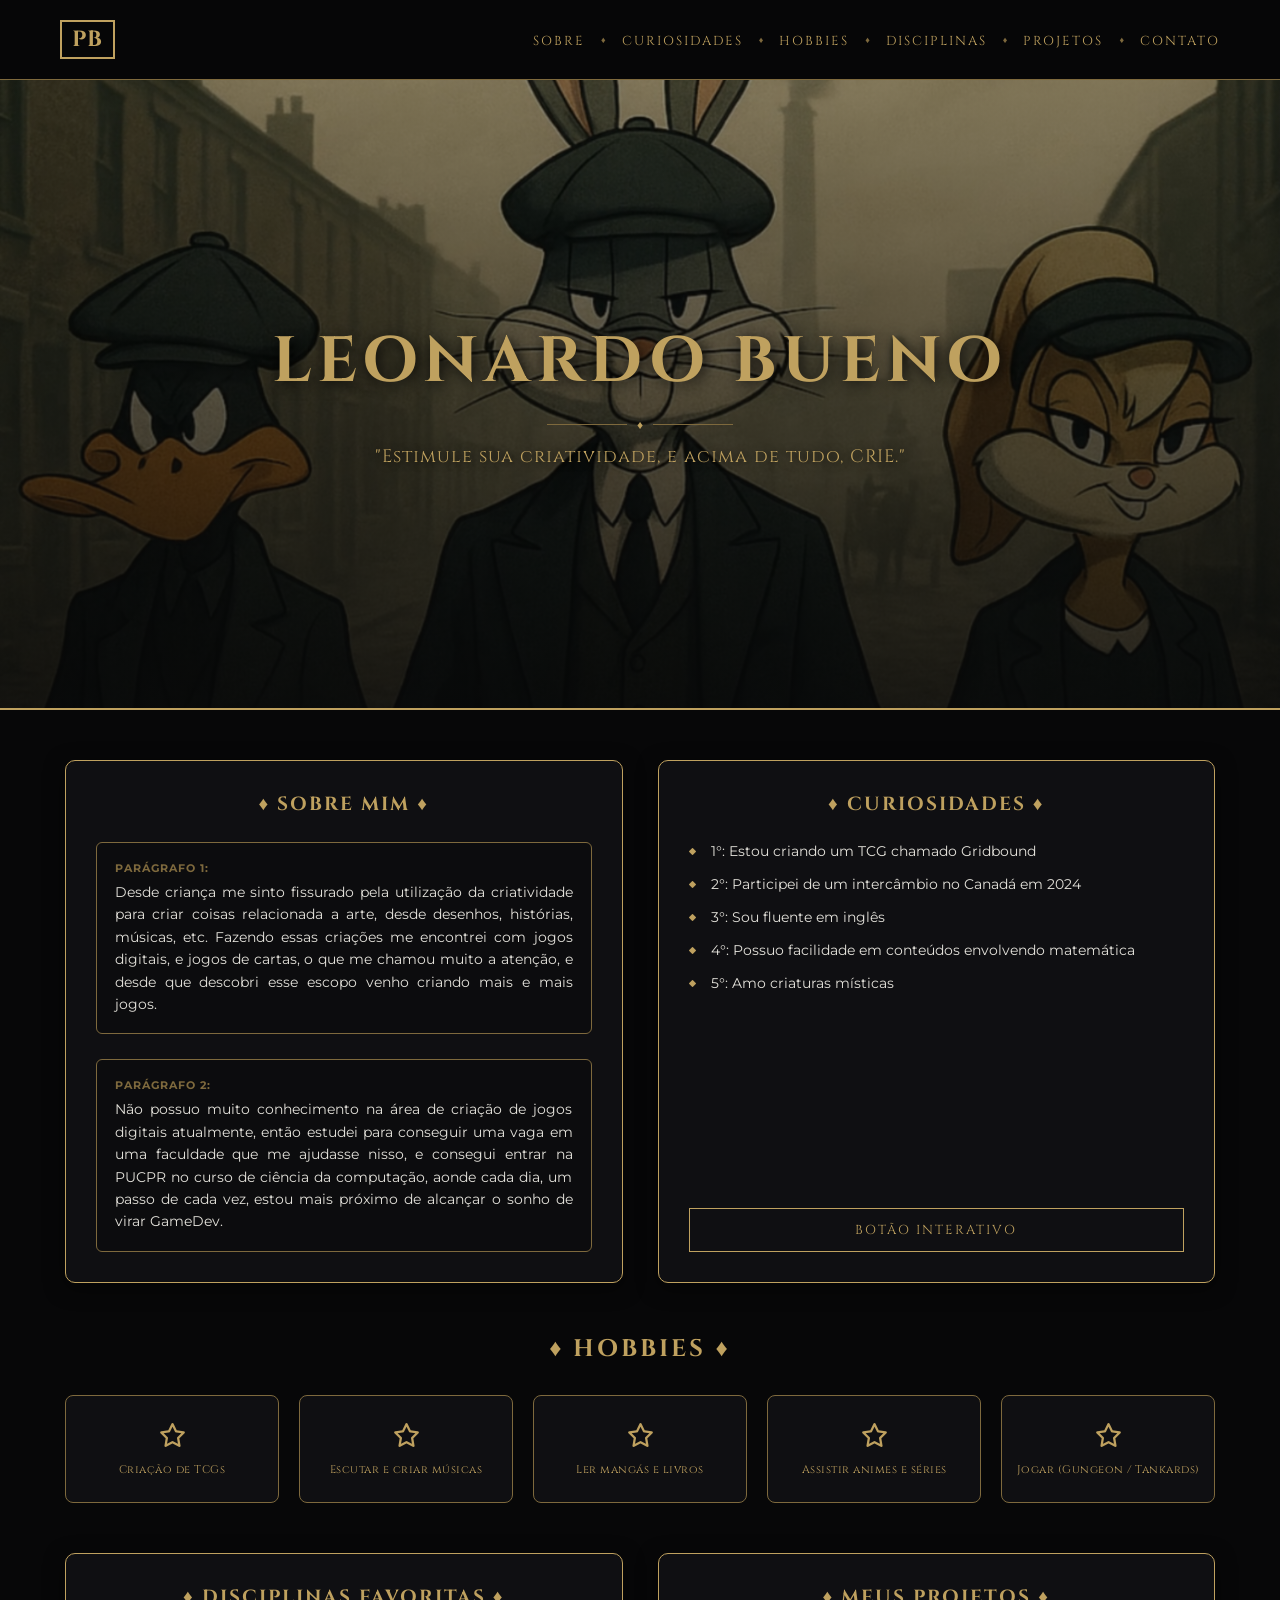
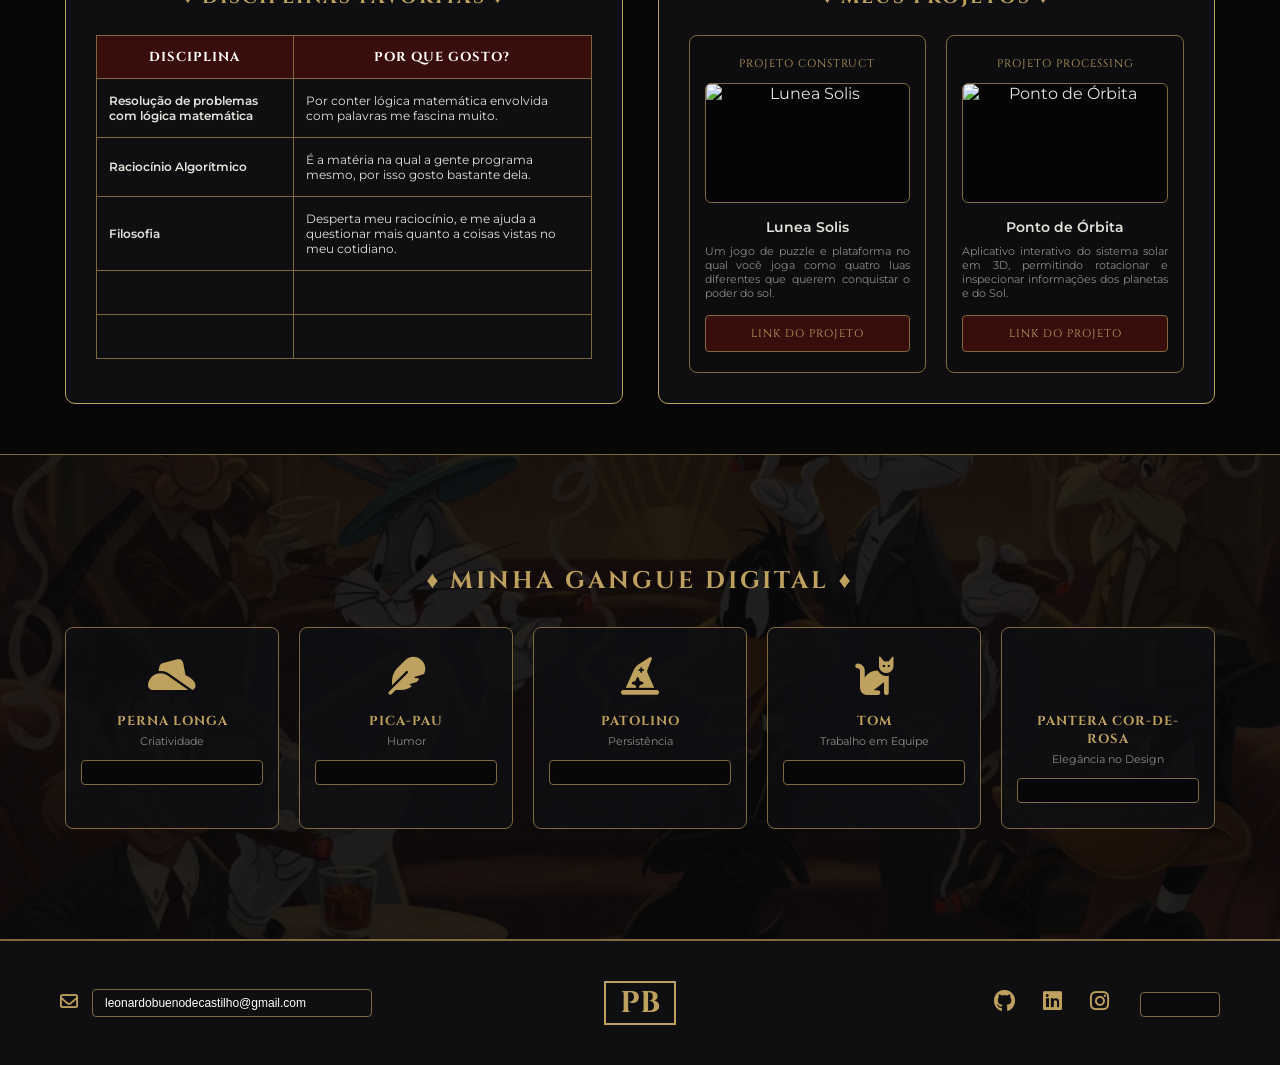
==== Leonardo HTML/index.html @ 1bbf551b "Meu portfólio" ====
<!DOCTYPE html>
<html lang="pt-BR">
<head>
    <meta charset="UTF-8">
    <meta name="viewport" content="width=device-width, initial-scale=1.0">
    <title>Leonardo Bueno - Portfólio Premium</title>
    <link rel="stylesheet" href="style.css">
    <link href="https://fonts.googleapis.com/css2?family=Cinzel+Decorative:wght@700&family=Cinzel:wght@400;600;700&family=Montserrat:wght@300;400;500;700&display=swap" rel="stylesheet">
    <link rel="stylesheet" href="https://cdnjs.cloudflare.com/ajax/libs/font-awesome/6.4.0/css/all.min.css">
</head>
<body>

    <header class="navbar">
        <div class="logo-container">
            <div class="logo-badge">PB</div>
        </div>
        <nav>
            <ul class="nav-links">
                <li><a href="#sobre">SOBRE</a></li>
                <li class="separator">♦</li>
                <li><a href="#curiosidades">CURIOSIDADES</a></li>
                <li class="separator">♦</li>
                <li><a href="#hobbies">HOBBIES</a></li>
                <li class="separator">♦</li>
                <li><a href="#disciplinas">DISCIPLINAS</a></li>
                <li class="separator">♦</li>
                <li><a href="#projetos">PROJETOS</a></li>
                <li class="separator">♦</li>
                <li><a href="#contato">CONTATO</a></li>
            </ul>
        </nav>
    </header>

    <section class="hero-section">
        <div class="hero-overlay">
            <div class="hero-content">
                <h1 class="hero-title">LEONARDO BUENO</h1>
                <div class="hero-decorator">
                    <span class="line"></span>
                    <span class="diamond">♦</span>
                    <span class="line"></span>
                </div>
                <p class="hero-subtitle">"Estimule sua criatividade, e acima de tudo, CRIE."</p>
            </div>
        </div>
    </section>

    <main class="main-wrapper grid-2">
        
        <section id="sobre" class="content-box">
            <h2 class="box-title">♦ SOBRE MIM ♦</h2>
            <div class="inner-field">
                <span class="field-label">Parágrafo 1:</span>
                <p class="field-text text-justify">Desde criança me sinto fissurado pela utilização da criatividade para criar coisas relacionada a arte, desde desenhos, histórias, músicas, etc. Fazendo essas criações me encontrei com jogos digitais, e jogos de cartas, o que me chamou muito a atenção, e desde que descobri esse escopo venho criando mais e mais jogos.</p>
            </div>
            <div class="inner-field mt-25">
                <span class="field-label">Parágrafo 2:</span>
                <p class="field-text text-justify">Não possuo muito conhecimento na área de criação de jogos digitais atualmente, então estudei para conseguir uma vaga em uma faculdade que me ajudasse nisso, e consegui entrar na PUCPR no curso de ciência da computação, aonde cada dia, um passo de cada vez, estou mais próximo de alcançar o sonho de virar GameDev.</p>
            </div>
        </section>

        <section id="curiosidades" class="content-box flex-between">
            <div>
                <h2 class="box-title">♦ CURIOSIDADES ♦</h2>
                <ul class="custom-list">
                    <li><i class="fa-solid fa-diamond gold-diamond"></i> 1°: Estou criando um TCG chamado Gridbound</li>
                    <li><i class="fa-solid fa-diamond gold-diamond"></i> 2°: Participei de um intercâmbio no Canadá em 2024</li>
                    <li><i class="fa-solid fa-diamond gold-diamond"></i> 3°: Sou fluente em inglês</li>
                    <li><i class="fa-solid fa-diamond gold-diamond"></i> 4°: Possuo facilidade em conteúdos envolvendo matemática</li>
                    <li><i class="fa-solid fa-diamond gold-diamond"></i> 5°: Amo criaturas místicas</li>
                </ul>
            </div>
            <button id="btn-interativo" class="btn-gold-action">BOTÃO INTERATIVO</button>
        </section>

    </main>

    <section id="hobbies" class="main-wrapper">
        <div class="center-title-wrapper">
            <h2 class="global-title">♦ HOBBIES ♦</h2>
        </div>
        <div class="grid-5">
            <div class="card-hobby">
                <div class="star-icon"><i class="fa-regular fa-star"></i></div>
                <span class="hobby-name">Criação de TCGs</span>
            </div>
            <div class="card-hobby">
                <div class="star-icon"><i class="fa-regular fa-star"></i></div>
                <span class="hobby-name">Escutar e criar músicas</span>
            </div>
            <div class="card-hobby">
                <div class="star-icon"><i class="fa-regular fa-star"></i></div>
                <span class="hobby-name">Ler mangás e livros</span>
            </div>
            <div class="card-hobby">
                <div class="star-icon"><i class="fa-regular fa-star"></i></div>
                <span class="hobby-name">Assistir animes e séries</span>
            </div>
            <div class="card-hobby">
                <div class="star-icon"><i class="fa-regular fa-star"></i></div>
                <span class="hobby-name">Jogar (Gungeon / Tankards)</span>
            </div>
        </div>
    </section>

    <div class="main-wrapper grid-2">
        
        <section id="disciplinas" class="content-box">
            <h2 class="box-title">♦ DISCIPLINAS FAVORITAS ♦</h2>
            <table class="gold-table">
                <thead>
                    <tr>
                        <th class="text-center">DISCIPLINA</th>
                        <th class="text-center">POR QUE GOSTO?</th>
                    </tr>
                </thead>
                <tbody>
                    <tr>
                        <td class="font-bold">Resolução de problemas com lógica matemática</td>
                        <td>Por conter lógica matemática envolvida com palavras me fascina muito.</td>
                    </tr>
                    <tr>
                        <td class="font-bold">Raciocínio Algorítmico</td>
                        <td>É a matéria na qual a gente programa mesmo, por isso gosto bastante dela.</td>
                    </tr>
                    <tr>
                        <td class="font-bold">Filosofia</td>
                        <td>Desperta meu raciocínio, e me ajuda a questionar mais quanto a coisas vistas no meu cotidiano.</td>
                    </tr>
                    <tr>
                        <td>&nbsp;</td>
                        <td>&nbsp;</td>
                    </tr>
                    <tr>
                        <td>&nbsp;</td>
                        <td>&nbsp;</td>
                    </tr>
                </tbody>
            </table>
        </section>

        <section id="projetos" class="content-box">
            <h2 class="box-title">♦ MEUS PROJETOS ♦</h2>
            <div class="grid-2-internal">
                
                <div class="project-item">
                    <span class="project-category">PROJETO CONSTRUCT</span>
                    <div class="project-preview">
                        <img src="Captura de Tela (312).png" alt="Lunea Solis" class="project-img">
                    </div>
                    <h3 class="project-title-text">Lunea Solis</h3>
                    <p class="project-description">Um jogo de puzzle e plataforma no qual você joga como quatro luas diferentes que querem conquistar o poder do sol.</p>
                    <a href="https://www.construct.net/en/free-online-games/lunae-solis-85527/play" target="_blank" class="btn-maroon">LINK DO PROJETO</a>
                </div>

                <div class="project-item">
                    <span class="project-category">PROJETO PROCESSING</span>
                    <div class="project-preview">
                        <img src="WhatsApp Image 2026-06-13 at 23.24.15.jpeg" alt="Ponto de Órbita" class="project-img">
                    </div>
                    <h3 class="project-title-text">Ponto de Órbita</h3>
                    <p class="project-description">Aplicativo interativo do sistema solar em 3D, permitindo rotacionar e inspecionar informações dos planetas e do Sol.</p>
                    <a href="https://github.com/Joao-ALD/Ponto_de_orbita" target="_blank" class="btn-maroon">LINK DO PROJETO</a>
                </div>

            </div>
        </section>

    </div>

    <section id="gangue" class="gang-section">
        <div class="gang-overlay">
            <div class="main-wrapper">
                <div class="center-title-wrapper">
                    <h2 class="global-title">♦ MINHA GANGUE DIGITAL ♦</h2>
                </div>
                <div class="grid-5">
                    <div class="gang-member">
                        <div class="gang-avatar-icon"><i class="fa-solid fa-hat-cowboy-side"></i></div>
                        <h3>PERNA LONGA</h3>
                        <span class="gang-role">Criatividade</span>
                        <div class="status-indicator"></div>
                    </div>
                    <div class="gang-member">
                        <div class="gang-avatar-icon"><i class="fa-solid fa-feather"></i></div>
                        <h3>PICA-PAU</h3>
                        <span class="gang-role">Humor</span>
                        <div class="status-indicator"></div>
                    </div>
                    <div class="gang-member">
                        <div class="gang-avatar-icon"><i class="fa-solid fa-hat-wizard"></i></div>
                        <h3>PATOLINO</h3>
                        <span class="gang-role">Persistência</span>
                        <div class="status-indicator"></div>
                    </div>
                    <div class="gang-member">
                        <div class="gang-avatar-icon"><i class="fa-solid fa-cat"></i></div>
                        <h3>TOM</h3>
                        <span class="gang-role">Trabalho em Equipe</span>
                        <div class="status-indicator"></div>
                    </div>
                    <div class="gang-member">
                        <div class="gang-avatar-icon"><i class="fa-solid fa-cane"></i></div>
                        <h3>PANTERA COR-DE-ROSA</h3>
                        <span class="gang-role">Elegância no Design</span>
                        <div class="status-indicator"></div>
                    </div>
                </div>
            </div>
        </div>
    </section>

    <footer id="contato" class="main-footer">
        <div class="footer-segment text-left">
            <i class="fa-regular fa-envelope footer-mail-icon"></i>
            <input type="email" class="footer-email-box" value="leonardobuenodecastilho@gmail.com" readonly title="Email Pessoal">
        </div>
        
        <div class="footer-segment text-center">
            <div class="logo-badge-footer">PB</div>
        </div>
        
        <div class="footer-segment text-right">
            <a href="https://github.com/leonardobuenodecastilho-design" target="_blank" class="footer-social"><i class="fa-brands fa-github"></i></a>
            <a href="https://www.linkedin.com/in/leonardo-bueno-2b775a3aa" target="_blank" class="footer-social"><i class="fa-brands fa-linkedin"></i></a>
            <a href="https://www.instagram.com/leonardo_bueno18?igsh=OHlxeWk4ejBiOGhs" target="_blank" class="footer-social"><i class="fa-brands fa-instagram"></i></a>
            
            <div id="easter-egg-btn" class="footer-extra-box" title="PUCPR: bueno.castilho@pucpr.edu.br"></div>
        </div>
    </footer>

    <div id="easter-egg-modal" class="modal-overlay">
        <div class="modal-container">
            <span id="close-modal" class="modal-close-btn">&times;</span>
            <img src="27079-nerd.png" alt="Easter Egg - Nerd" class="modal-img">
        </div>
    </div>

    <script src="script.js"></script>
</body>
</html>
---- Leonardo HTML/style.css ----
/* PALETA DE CORES BASE & CONFIGURAÇÕES */
:root {
    --primary-black: #070708;     
    --box-dark: #0f0f12;          
    --gold-accent: #bfa15f;       
    --gold-darker: #7e693d;       
    --maroon-red: #3a0d0d;        
    --maroon-hover: #521414;      
    --text-light: #e3e1da;        
    --text-muted: #8c8a82;        
}

* {
    margin: 0;
    padding: 0;
    box-sizing: border-box;
}

body {
    background-color: var(--primary-black);
    color: var(--text-light);
    font-family: 'Montserrat', sans-serif;
    overflow-x: hidden;
}

/* ALINHAMENTOS & UTILITÁRIOS */
.text-center { text-align: center; }
.text-left { text-align: left; }
.text-right { text-align: right; }
.text-justify { text-align: justify; }
.font-bold { font-weight: 600; }
.mt-25 { margin-top: 25px; }

/* NAVBAR */
.navbar {
    display: flex;
    justify-content: space-between;
    align-items: center;
    padding: 20px 60px;
    border-bottom: 1px solid var(--gold-darker);
    background-color: rgba(7, 7, 8, 0.95);
    position: sticky;
    top: 0;
    z-index: 100;
}

.logo-badge {
    font-family: 'Cinzel', serif;
    color: var(--gold-accent);
    font-size: 22px;
    font-weight: 700;
    border: 2px solid var(--gold-accent);
    padding: 3px 10px;
    letter-spacing: 1px;
}

.nav-links {
    display: flex;
    list-style: none;
    align-items: center;
}

.nav-links a {
    color: var(--gold-accent);
    text-decoration: none;
    font-family: 'Cinzel', serif;
    font-size: 13px;
    letter-spacing: 2px;
    transition: color 0.3s;
}

.nav-links a:hover {
    color: #fff;
}

.separator {
    color: var(--gold-darker);
    margin: 0 16px;
    font-size: 9px;
}

/* HERO SECTION - RUA PEAKY BLINDERS */
.hero-section {
    position: relative;
    height: 70vh;
    min-height: 450px;
    background-image: url('ow2QQ6WI59AtBfosoF1yCKEA2DyGfVAWVACoCJ~tplv-tiktokx-origin.png');
    background-size: cover;
    background-position: center 20%;
    border-bottom: 2px solid var(--gold-accent);
}

.hero-overlay {
    position: absolute;
    top: 0;
    left: 0;
    width: 100%;
    height: 100%;
    background: linear-gradient(to bottom, rgba(7,7,8,0.4) 0%, rgba(7,7,8,0.85) 100%);
    display: flex;
    justify-content: center;
    align-items: center;
}

.hero-content {
    text-align: center;
    padding: 0 20px;
}

.hero-title {
    font-family: 'Cinzel', serif;
    font-size: 64px;
    color: var(--gold-accent);
    letter-spacing: 6px;
    text-shadow: 2px 2px 15px rgba(0, 0, 0, 0.9);
}

.hero-decorator {
    display: flex;
    align-items: center;
    justify-content: center;
    margin: 12px 0;
}

.hero-decorator .line {
    width: 80px;
    height: 1px;
    background-color: var(--gold-darker);
}

.hero-decorator .diamond {
    color: var(--gold-accent);
    margin: 0 10px;
    font-size: 12px;
}

.hero-subtitle {
    font-family: 'Cinzel', serif;
    font-size: 18px;
    color: var(--gold-accent);
    letter-spacing: 1px;
    text-shadow: 1px 1px 8px rgba(0, 0, 0, 0.8);
}

/* CONTAINER METRICA */
.main-wrapper {
    max-width: 1200px;
    margin: 50px auto;
    padding: 0 25px;
}

.grid-2 {
    display: grid;
    grid-template-columns: 1fr 1fr;
    gap: 35px;
}

.grid-5 {
    display: grid;
    grid-template-columns: repeat(5, 1fr);
    gap: 20px;
}

/* CAIXAS DE CONTEÚDO */
.content-box {
    background-color: var(--box-dark);
    border: 1px solid var(--gold-accent);
    border-radius: 10px;
    padding: 30px;
    box-shadow: 0 5px 20px rgba(0,0,0,0.5);
}

.flex-between {
    display: flex;
    flex-direction: column;
    justify-content: space-between;
}

.box-title {
    font-family: 'Cinzel', serif;
    color: var(--gold-accent);
    font-size: 19px;
    letter-spacing: 2px;
    margin-bottom: 25px;
    text-align: center;
}

.inner-field {
    border: 1px solid var(--gold-darker);
    border-radius: 6px;
    padding: 18px;
    background-color: rgba(0,0,0,0.2);
}

.field-label {
    display: block;
    font-size: 11px;
    color: var(--gold-darker);
    text-transform: uppercase;
    font-weight: 700;
    margin-bottom: 6px;
    letter-spacing: 1px;
}

.field-text {
    font-size: 14px;
    color: var(--text-light);
    line-height: 1.6;
}

/* LISTAS & CURIOSIDADES */
.custom-list {
    list-style: none;
}

.custom-list li {
    font-size: 14px;
    margin-bottom: 15px;
    display: flex;
    align-items: center;
}

.gold-diamond {
    color: var(--gold-accent);
    font-size: 7px;
    margin-right: 15px;
}

/* BOTÕES GERAIS */
.btn-gold-action {
    background: transparent;
    border: 1px solid var(--gold-accent);
    color: var(--gold-accent);
    padding: 12px;
    font-family: 'Cinzel', serif;
    font-size: 13px;
    letter-spacing: 2px;
    cursor: pointer;
    width: 100%;
    margin-top: 20px;
    transition: background 0.3s, color 0.3s;
}

.btn-gold-action:hover {
    background-color: var(--gold-accent);
    color: var(--primary-black);
    font-weight: bold;
}

/* SEÇÃO HOBBIES */
.center-title-wrapper {
    text-align: center;
    margin-bottom: 30px;
}

.global-title {
    font-family: 'Cinzel', serif;
    color: var(--gold-accent);
    font-size: 24px;
    letter-spacing: 3px;
}

.card-hobby {
    background-color: var(--box-dark);
    border: 1px solid var(--gold-darker);
    border-radius: 8px;
    padding: 25px 10px;
    text-align: center;
    transition: transform 0.3s, border-color 0.3s;
}

.card-hobby:hover {
    transform: translateY(-4px);
    border-color: var(--gold-accent);
}

.star-icon {
    font-size: 24px;
    color: var(--gold-accent);
    margin-bottom: 12px;
}

.hobby-name {
    font-family: 'Cinzel', serif;
    font-size: 11px;
    color: var(--gold-accent);
    letter-spacing: 0.5px;
    display: block;
}

/* TABELAS */
.gold-table {
    width: 100%;
    border-collapse: collapse;
}

.gold-table th {
    background-color: var(--maroon-red);
    color: #fff;
    font-family: 'Cinzel', serif;
    font-size: 13px;
    letter-spacing: 1px;
    padding: 12px;
    border: 1px solid var(--gold-darker);
}

.gold-table td {
    padding: 14px 12px;
    border: 1px solid var(--gold-darker);
    font-size: 12px;
    color: var(--text-light);
}

/* PROJETOS (IMAGENS CORRIGIDAS) */
.grid-2-internal {
    display: grid;
    grid-template-columns: 1fr 1fr;
    gap: 20px;
}

.project-item {
    border: 1px solid var(--gold-darker);
    border-radius: 8px;
    padding: 20px 15px;
    text-align: center;
    background-color: rgba(0,0,0,0.15);
    display: flex;
    flex-direction: column;
    justify-content: space-between;
}

.project-category {
    font-family: 'Cinzel', serif;
    font-size: 11px;
    color: var(--gold-accent);
    letter-spacing: 1px;
    display: block;
    margin-bottom: 12px;
}

.project-preview {
    height: 120px;
    background-color: #050506;
    border: 1px solid var(--gold-darker);
    border-radius: 6px;
    margin-bottom: 15px;
    overflow: hidden;
    display: flex;
    justify-content: center;
    align-items: center;
}

.project-img {
    width: 100%;
    height: 100%;
    object-fit: cover; /* Faz a foto preencher o container sem distorcer */
}

.project-title-text {
    font-size: 14px;
    font-weight: 600;
    margin-bottom: 8px;
}

.project-description {
    font-size: 11px;
    color: var(--text-muted);
    margin-bottom: 15px;
    min-height: 54px;
    text-align: justify;
}

.btn-maroon {
    display: block;
    text-decoration: none;
    background-color: var(--maroon-red);
    color: var(--gold-accent);
    border: 1px solid var(--gold-darker);
    font-family: 'Cinzel', serif;
    font-size: 11px;
    letter-spacing: 1px;
    padding: 10px 0;
    border-radius: 4px;
    transition: background 0.3s;
}

.btn-maroon:hover {
    background-color: var(--maroon-hover);
}

/* GANGUE DIGITAL - PUB BG */
.gang-section {
    position: relative;
    background-image: url('o8Az-y5BSuqRQJT8XZ1Eog.webp');
    background-size: cover;
    background-position: center;
    border-top: 1px solid var(--gold-darker);
    border-bottom: 1px solid var(--gold-darker);
}

.gang-overlay {
    width: 100%;
    height: 100%;
    padding: 60px 0;
    background-color: rgba(7, 7, 8, 0.88);
}

.gang-member {
    text-align: center;
    background-color: rgba(15, 15, 18, 0.85);
    border: 1px solid var(--gold-darker);
    padding: 25px 15px;
    border-radius: 8px;
}

.gang-avatar-icon {
    font-size: 38px;
    color: var(--gold-accent);
    margin-bottom: 12px;
}

.gang-member h3 {
    font-family: 'Cinzel', serif;
    font-size: 13px;
    color: var(--gold-accent);
    letter-spacing: 1px;
    margin-bottom: 4px;
}

.gang-role {
    font-size: 11px;
    color: var(--text-muted);
    display: block;
    margin-bottom: 12px;
}

.status-indicator {
    border: 1px solid var(--gold-darker);
    height: 25px;
    background-color: var(--primary-black);
    border-radius: 4px;
}

/* FOOTER */
.main-footer {
    display: flex;
    justify-content: space-between;
    align-items: center;
    padding: 40px 60px;
    border-top: 1px solid var(--gold-darker);
    background-color: var(--box-dark);
}

.footer-segment { flex: 1; }

.footer-email-box {
    background: transparent;
    border: 1px solid var(--gold-darker);
    color: #fff;
    padding: 6px 12px;
    border-radius: 4px;
    width: 280px;
    font-size: 12px;
}

.footer-mail-icon {
    color: var(--gold-accent);
    font-size: 18px;
    margin-right: 10px;
    vertical-align: middle;
}

.logo-badge-footer {
    font-family: 'Cinzel', serif;
    font-size: 30px;
    color: var(--gold-accent);
    border: 2px solid var(--gold-accent);
    display: inline-block;
    padding: 0 14px;
    font-weight: bold;
}

.footer-social {
    color: var(--gold-accent);
    font-size: 22px;
    margin: 0 12px;
    transition: color 0.3s;
}

.footer-social:hover { color: #fff; }

.footer-extra-box {
    display: inline-block;
    border: 1px solid var(--gold-darker);
    width: 80px;
    height: 25px;
    vertical-align: middle;
    margin-left: 15px;
    border-radius: 4px;
    background-color: rgba(0,0,0,0.3);
    cursor: pointer;
    transition: background 0.3s;
}

.footer-extra-box:hover {
    background-color: var(--maroon-red);
}

/* POP-UP / MODAL DO EASTER EGG */
.modal-overlay {
    display: none; /* Invisível por padrão */
    position: fixed;
    top: 0;
    left: 0;
    width: 100%;
    height: 100%;
    background-color: rgba(0, 0, 0, 0.9);
    z-index: 1000;
    justify-content: center;
    align-items: center;
}

.modal-container {
    position: relative;
    max-width: 90%;
    max-height: 85%;
}

.modal-img {
    max-width: 100%;
    max-height: 75vh;
    border: 2px solid var(--gold-accent);
    border-radius: 8px;
    box-shadow: 0 0 25px rgba(191, 161, 95, 0.4);
}

.modal-close-btn {
    position: absolute;
    top: -15px;
    right: -15px;
    background-color: var(--maroon-red);
    color: var(--gold-accent);
    border: 1px solid var(--gold-darker);
    border-radius: 50%;
    width: 32px;
    height: 32px;
    text-align: center;
    line-height: 28px;
    font-weight: bold;
    font-size: 22px;
    cursor: pointer;
    z-index: 1001;
    transition: background 0.2s;
}

.modal-close-btn:hover {
    background-color: var(--maroon-hover);
    color: #fff;
}

/* RESPONSIVIDADE */
@media (max-width: 992px) {
    .grid-2, .grid-5, .grid-2-internal { grid-template-columns: 1fr; }
    .navbar, .main-footer { flex-direction: column; gap: 25px; text-align: center; }
    .text-left, .text-right { text-align: center; }
    .hero-title { font-size: 44px; }
    .separator { display: none; }
    .nav-links { flex-direction: column; gap: 12px; }
    .footer-email-box { width: 100%; max-width: 280px; }
}
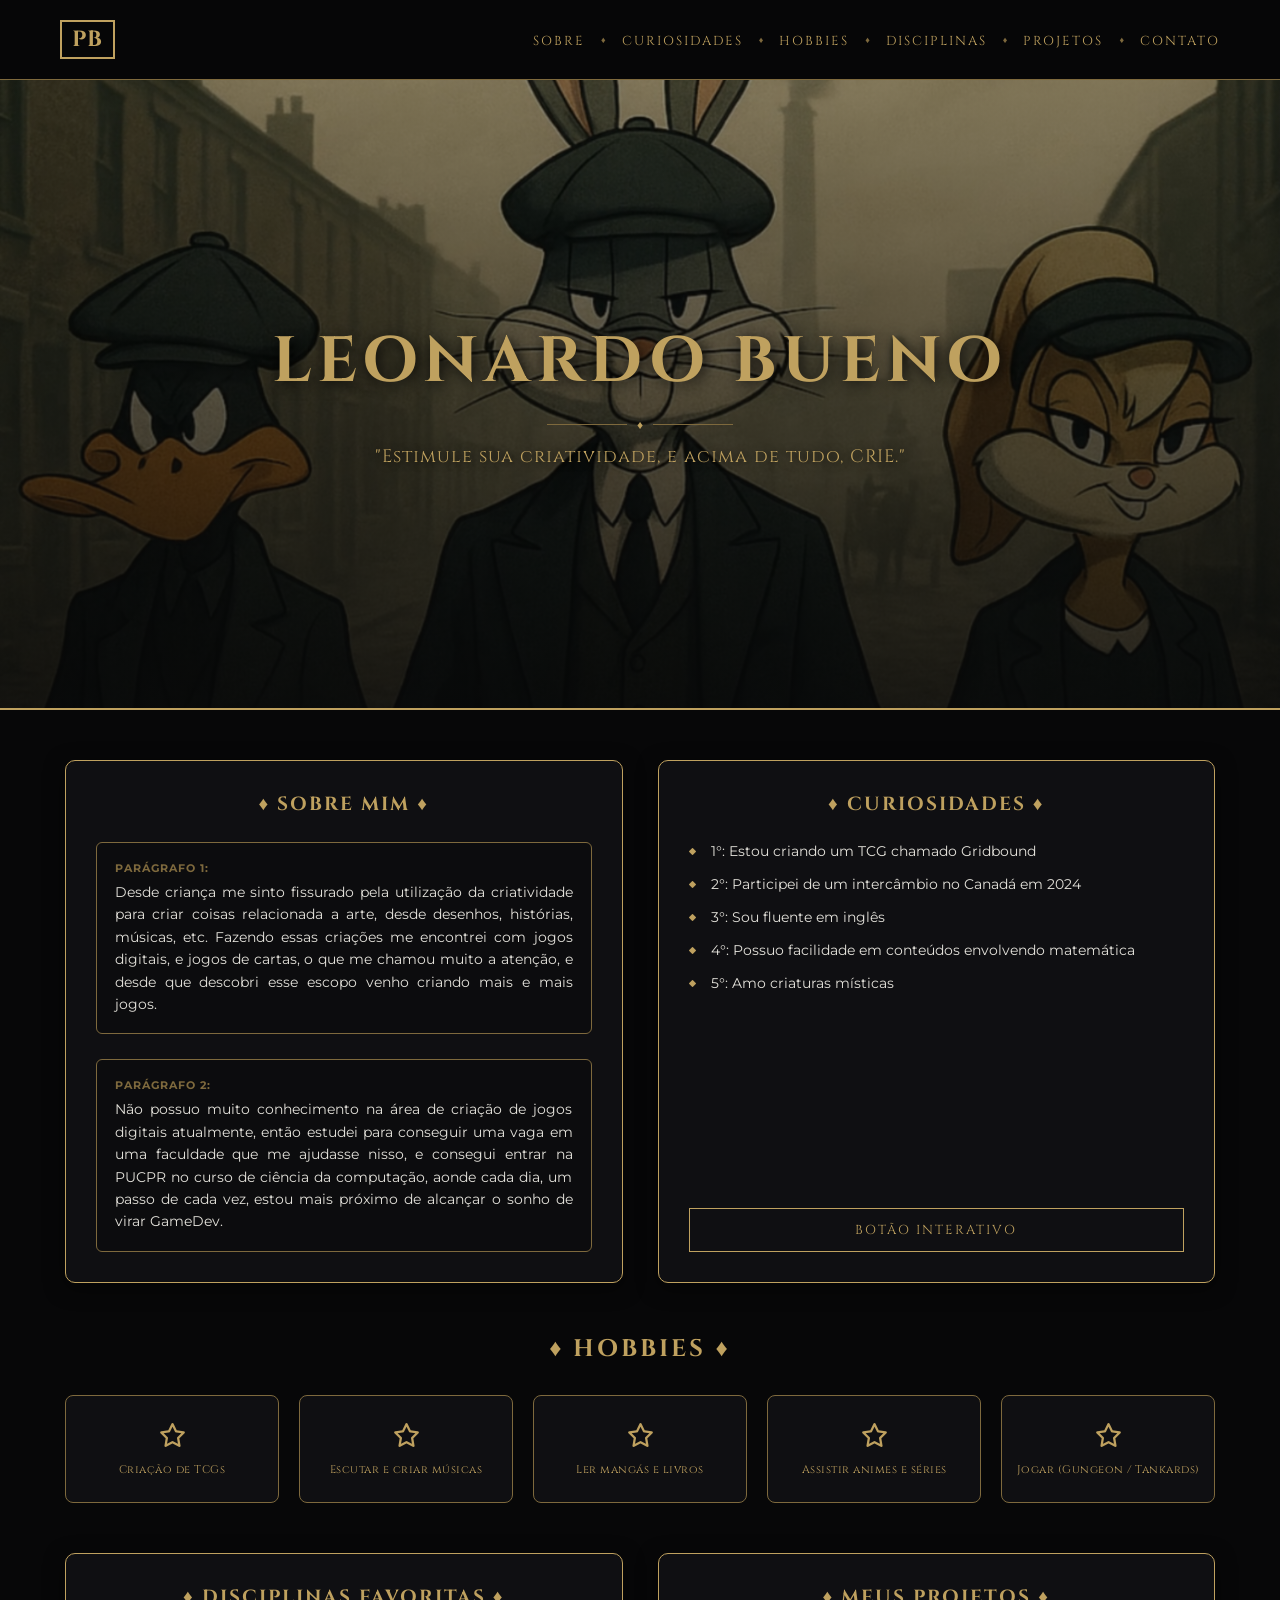
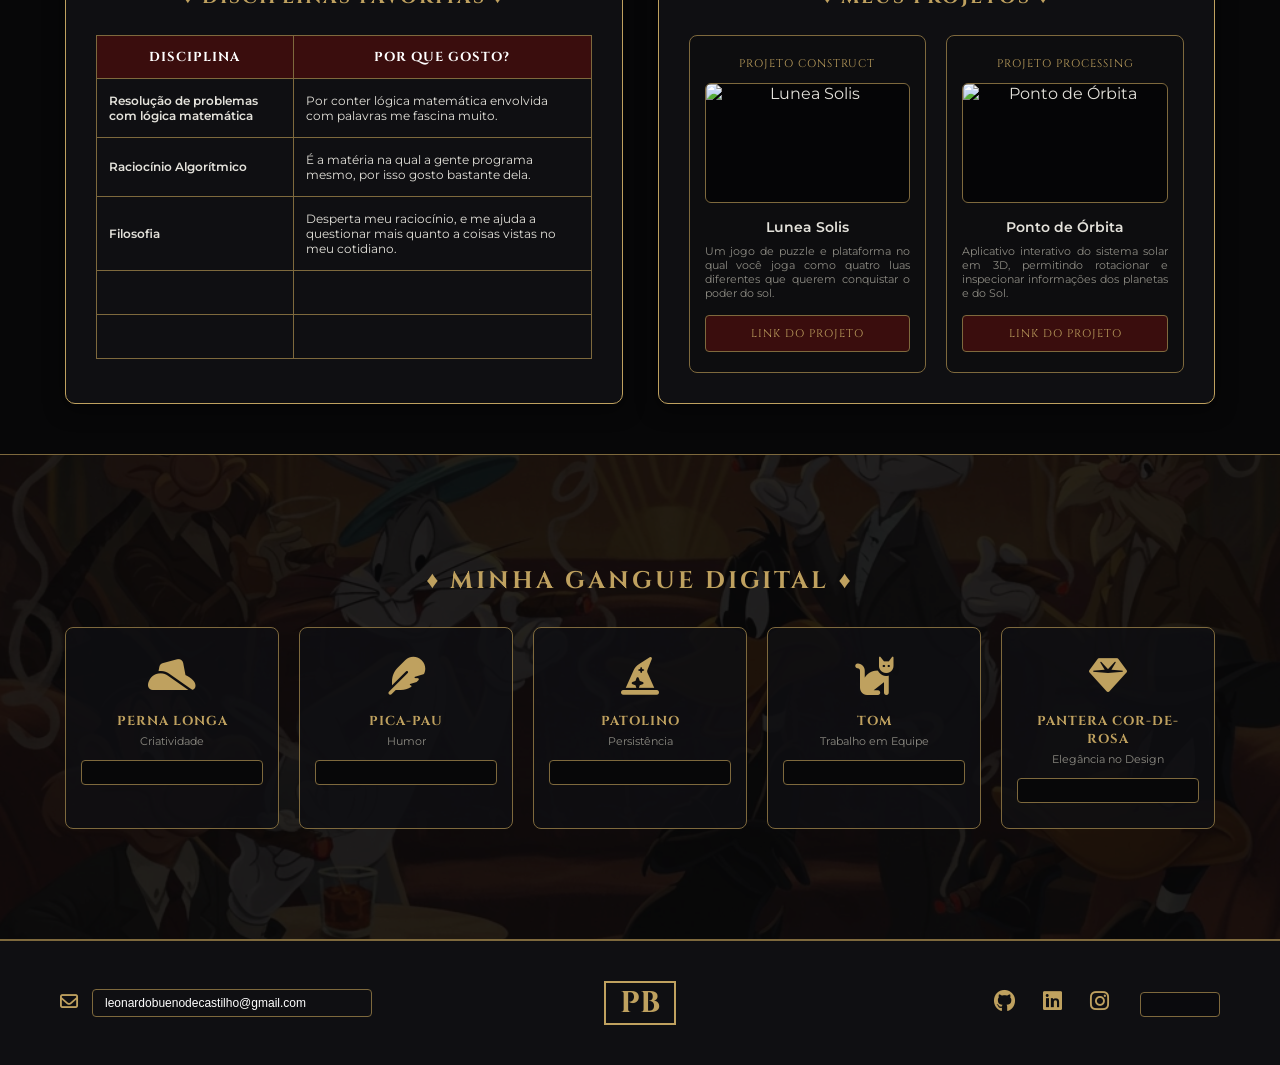
==== commit 04d14b6a: "mudança final do meu portfólio, arrumando emoji presente na página" ====
--- a/Leonardo HTML/index.html
+++ b/Leonardo HTML/index.html
@@ -200,7 +200,7 @@
                         <div class="status-indicator"></div>
                     </div>
                     <div class="gang-member">
-                        <div class="gang-avatar-icon"><i class="fa-solid fa-cane"></i></div>
+                        <div class="gang-avatar-icon"><i class="fa-solid fa-gem"></i></div>
                         <h3>PANTERA COR-DE-ROSA</h3>
                         <span class="gang-role">Elegância no Design</span>
                         <div class="status-indicator"></div>
